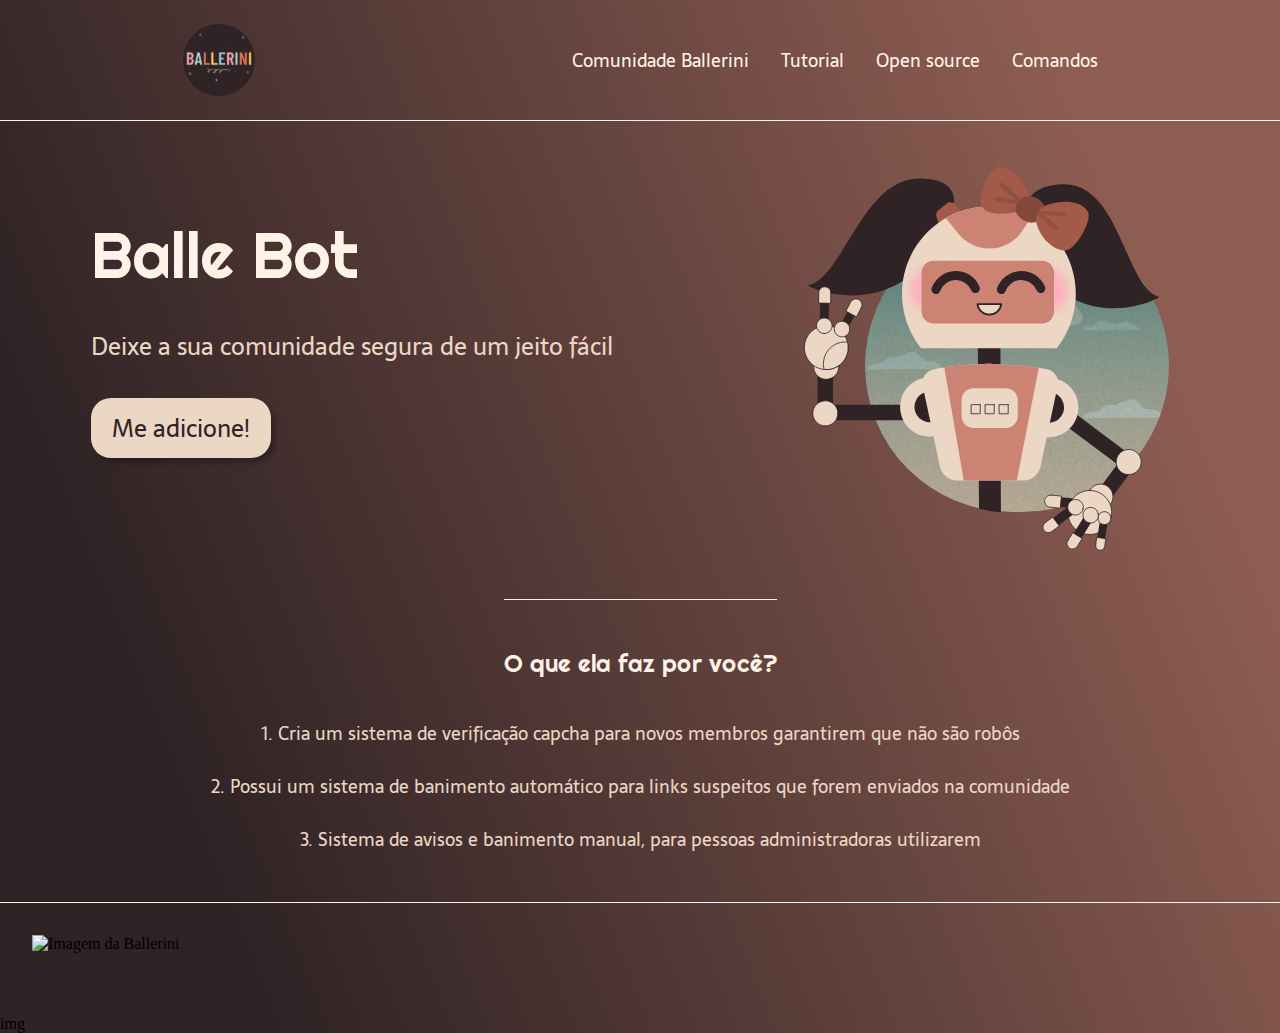
==== index.html @ 347c565c "criando index" ====
<!DOCTYPE html>
<html lang="pt-BR">
<head>
	<meta charset="UTF-8">
	<meta name="viewport" content="width=device-width, initial-scale=1.0">
	<meta name="description" content="Um bot que irá moderar e deixar sua comunidade segura de um jeito fácil!">
	<link rel="stylesheet" type="text/css" href="estilo.css">
	<title>Balle Bot - Modere a sua comunidade do Discord</title>
</head>


<body>
	<header class="cabecalho">
		<img class="cabecalho-imagem" src="logo.svg" alt="Logo da comunidade Ballerini">
		<nav class="cabecalho-menu">
			<a class="cabecalho-menu-item" href="https://discord.gg/wagxzStdcR">Comunidade Ballerini</a>
			<a class="cabecalho-menu-item" href="https://youtu.be/llF6vD-RljE?list=LL" target="_blank">Tutorial</a>
			<a class="cabecalho-menu-item" href="">Open source</a>
			<a class="cabecalho-menu-item" href="">Comandos</a>
		</nav>
	</header>

	<main class="conteudo">
		<section class="conteudo-principal">
			<div class="conteudo-principal-escrito">
				<h1 class="conteudo-principal-escrito-titulo"> Balle Bot </h1>
				<h2 class="conteudo-principal-escrito-subtitulo"> Deixe a sua comunidade segura de um jeito fácil </h2>
				<button class="conteudo-principal-escrito-botao"> Me adicione! </button>
			</div>
			<img class="conteudo-principal-escrito-imagem" src="ballebot.svg" alt="Imagem da Balle Bot" title="Imagem aqui">
		</section>
			
		<section class="conteudo-secundario">
			<h3 class="conteudo-secundario-titulo"> O que ela faz por você? </h3>
			<p class="conteudo-secundario-paragrafo"> 1. Cria um <strong>sistema de verificação capcha</strong> para novos membros garantirem que não são robôs </p>	
			<p class="conteudo-secundario-paragrafo"> 2. Possui um <strong>sistema de banimento automático</strong> para links suspeitos que forem enviados na comunidade </p>
			<p class="conteudo-secundario-paragrafo"> 3. <strong>Sistema de avisos e banimento manual</strong>, para pessoas administradoras utilizarem </p>
		</section>
	</main>

	<footer class="rodape">
		<img class="rodape-imagem" src="ballerini.svg" alt=" Imagem da Ballerini">
	</footer>



img




</body>
</html>
---- estilo.css ----
@import url('https://fonts.googleapis.com/css2?family=Righteous&family=Sarala&display=swap');

*{
	margin: 0;
	padding: 0;
	box-sizing: border-box;
	text-decoration: none;

}

body{
	font-size: 100%;
	background: linear-gradient(68.15deg, #2F2325 16.62%, #8E5D52 85.61%);

}

.cabecalho{
	display: flex;
	flex-direction: row;
	align-items: center;
	justify-content: space-around;
	padding: 24px;
}

.cabecalho-imagem{
	height: 72px;
}

.cabecalho-menu{
	display: flex;
	gap: 32px;
}

.cabecalho-menu-item{
	font-family: sarala, sans-serif;
	color: #FFF2E7;
	font-weight: 400;
	font-size: 18px;
}

.conteudo{
	margin-bottom: 48px;
	border-top: 0.4px solid #FFF2E7;
}

.conteudo-principal{
	display: flex;
	flex-direction: row;
	align-items: center;
	justify-content: space-around;

}

.conteudo-principal-escrito{
	display: flex;
	flex-direction: column;
	gap: 32px;
}

.conteudo-principal-escrito-titulo{
	font-family: 'Righteous', cursive;
	font-weight: 400;
	font-size: 64px;
	color: #FFF2E7;

}

.conteudo-principal-escrito-subtitulo{
	font-family: 'Sarala', sans-serif;
	font-weight: 400;
	font-size: 24px;
	color:#ECD6C4 ;

}

.conteudo-principal-escrito-botao{

	background-color: #ECD6C4;
	width: 180px;
	height: 60px;
	border: none;
	box-shadow: 4px 5px 4px rgba(0, 0, 0, 0.25);
	border-radius: 20px;
	font-family: 'Sarala', sans-serif;
	font-weight: 400;
	font-size: 24px;
	color:#2F2325;

}

.conteudo-principal-escrito-botao:hover{
	background-color: rgba(236, 214, 196, 0.53);
}

.conteudo-principal-escrito-imagem{
	height: 430px;
}

.conteudo-secundario{
	display: flex ;
	flex-direction: column;
	align-items: center;
	gap: 24px;
	margin-top: 48px;
}

.conteudo-secundario-titulo{
	border-top: 0.4px solid #FFF2E7;
	padding-top: 48px;
	font-family: 'Righteous', cursive;
	font-weight: 400;
	font-size: 24px;
	color: #FFF2E7;
	margin-bottom: 16px;
}

.conteudo-secundario-paragrafo{
	font-family: sarala, sans-serif;
	font-weight: 300;
	font-size: 18px;
	color:#ECD6C4;
}

.rodape{
	padding: 32px;
	border-top: 0.4px solid #FFF2E7; 
}

.rodape-imagem{
	height: 48px;
	display: block;
	margin: 0 auto;
}
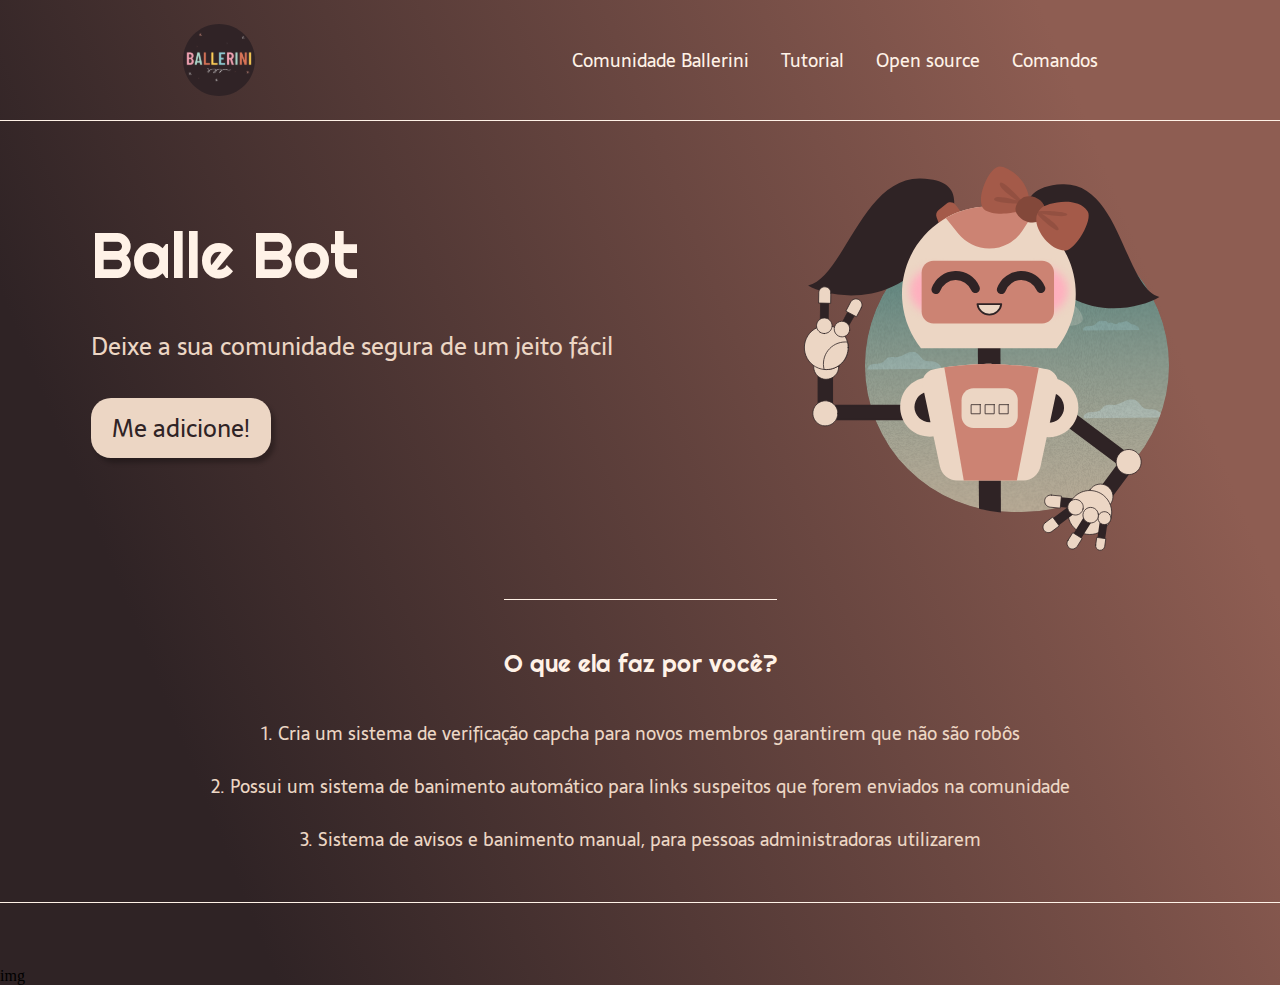
==== commit bae4931d: "Update index.html" ====
--- a/index.html
+++ b/index.html
@@ -39,7 +39,7 @@
 	</main>
 
 	<footer class="rodape">
-		<img class="rodape-imagem" src="ballerini.svg" alt=" Imagem da Ballerini">
+		
 	</footer>
 
 
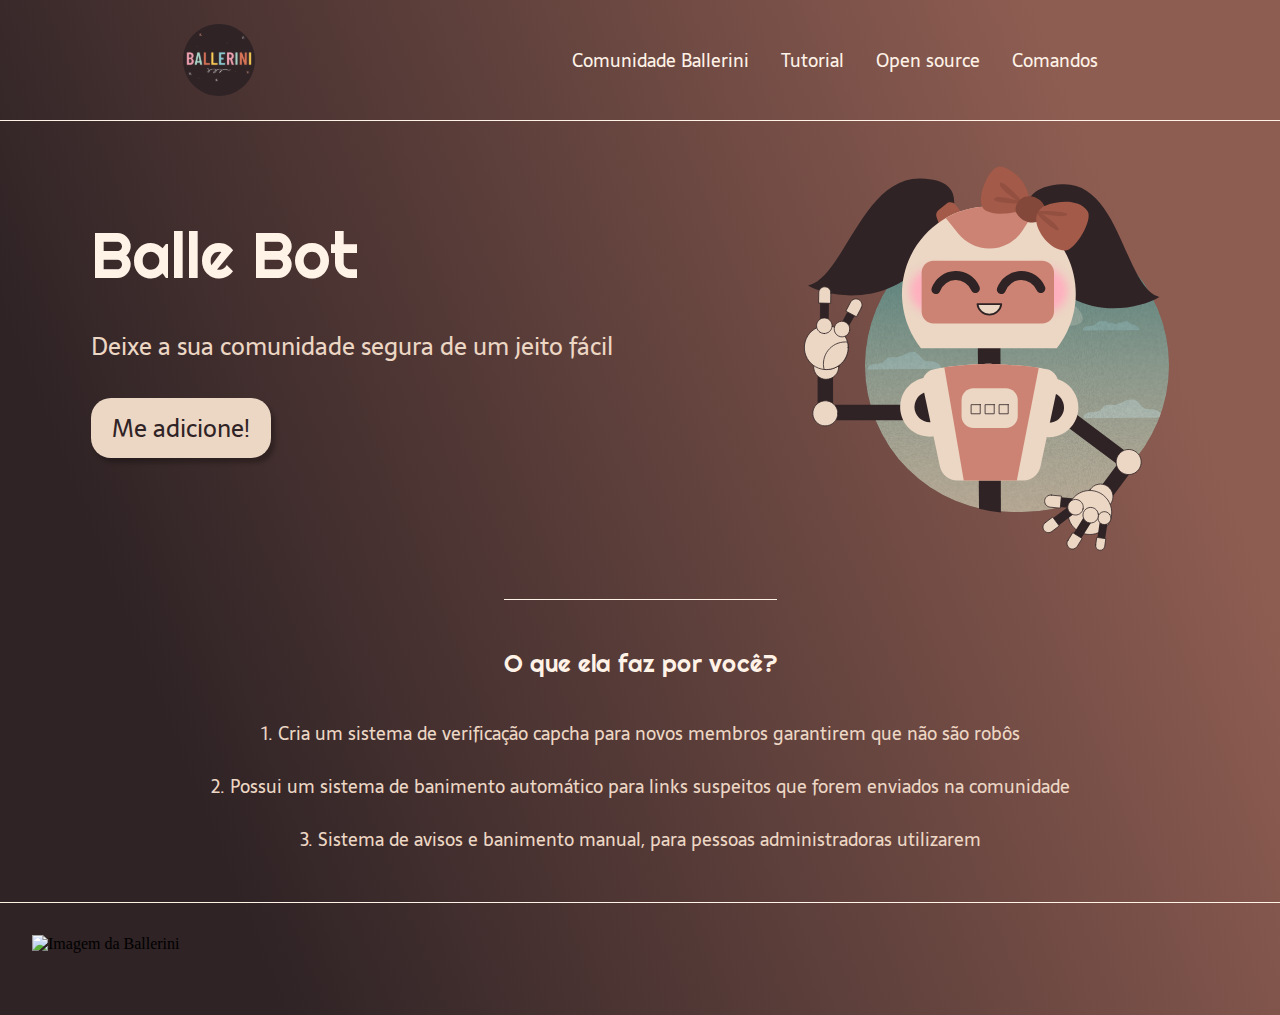
==== commit d7c00ed0: "Update index.html" ====
--- a/index.html
+++ b/index.html
@@ -39,12 +39,13 @@
 	</main>
 
 	<footer class="rodape">
+		<img class="rodape-imagem" src="ballerini.svg" alt=" Imagem da Ballerini">
 		
 	</footer>
 
 
 
-img
+
 
 
 
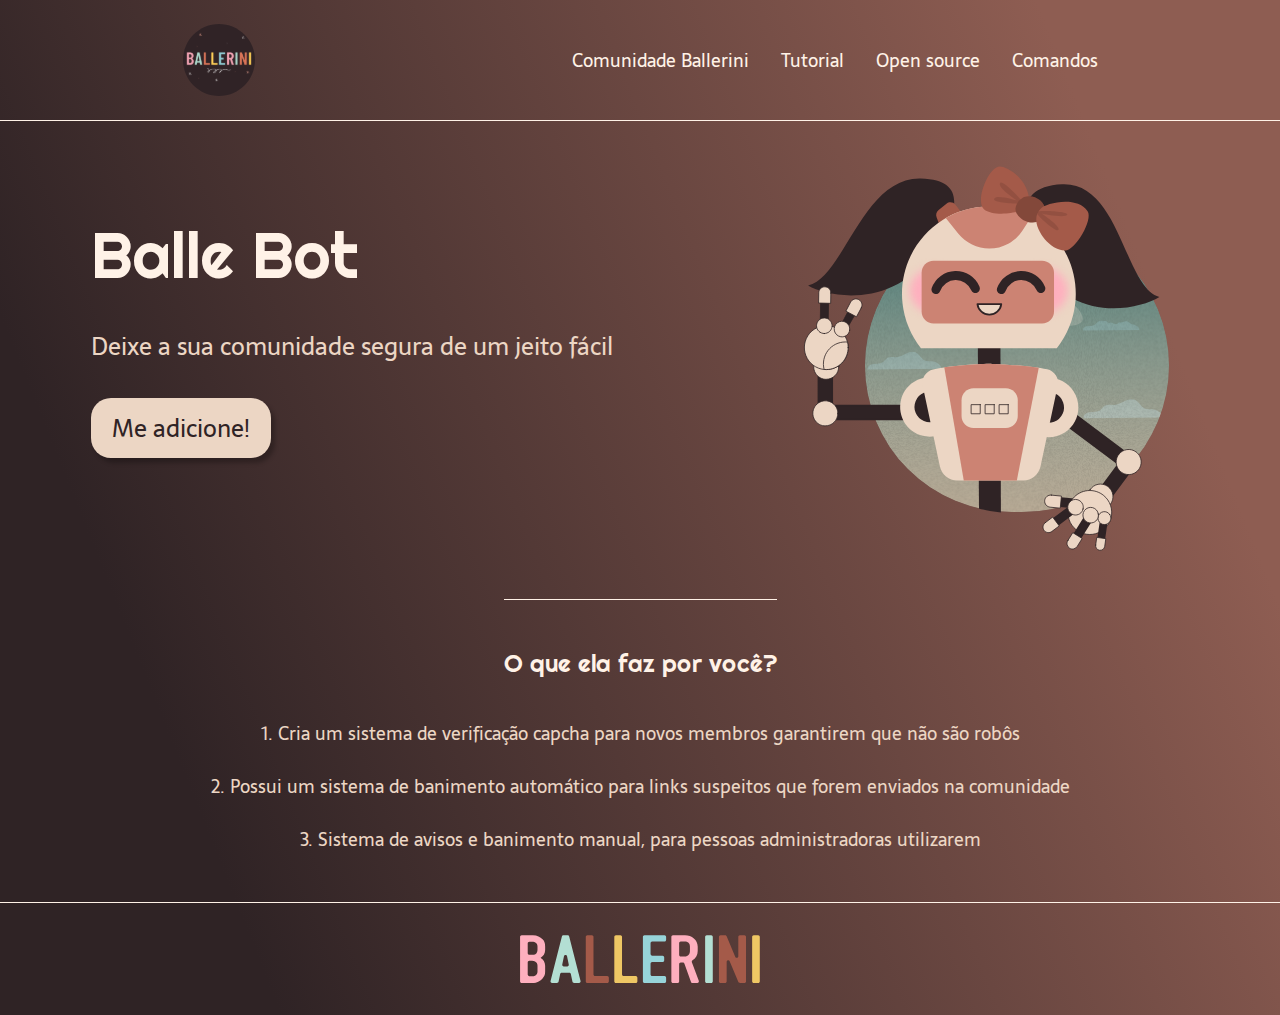
==== commit 78eb43a9: "Update index.html" ====
--- a/index.html
+++ b/index.html
@@ -39,7 +39,7 @@
 	</main>
 
 	<footer class="rodape">
-		<img class="rodape-imagem" src="ballerini.svg" alt=" Imagem da Ballerini">
+		<img class="rodape-imagem" src="BALLERINI.svg" alt=" Imagem da Ballerini">
 		
 	</footer>
 
